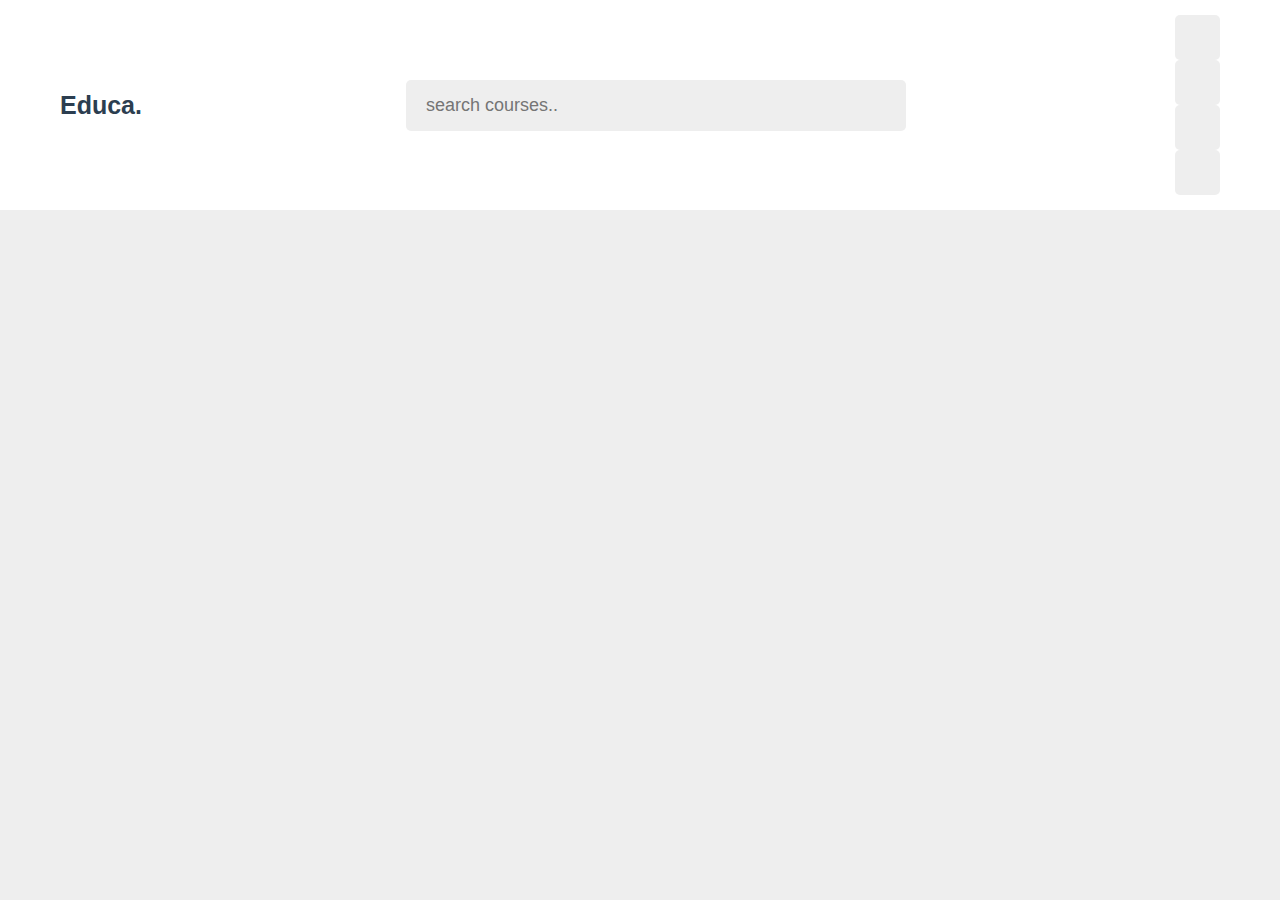
==== index.html @ a029862c "nav" ====
<!DOCTYPE html>
<html lang="en">
  <head>
    <meta charset="UTF-8" />
    <meta http-equiv="X-UA-Compatible" content="IE=edge" />
    <meta name="viewport" content="width=device-width, initial-scale=1.0" />
    <title>Home</title>
    <!-- font awesome cdn link -->
    <link
      rel="stylesheet"
      href="https://cdnjs.cloudflare.com/ajax/libs/font-awesome/6.2.1/css/all.min.css"
      integrity="sha512-MV7K8+y+gLIBoVD59lQIYicR65iaqukzvf/nwasF0nqhPay5w/9lJmVM2hMDcnK1OnMGCdVK+iQrJ7lzPJQd1w=="
      crossorigin="anonymous"
      referrerpolicy="no-referrer"
    />
    <!-- custom css file link -->
    <link rel="stylesheet" href="css/style.css" />
  </head>
  <body>
    <!-- header section start -->
    <header class="header">
      <section class="flex">
        <a href="index.html" class="logo">
        Educa.</a>
         <form action="" method="post" class="search-form">
            <input type="text" name="search_box" placeholder="search courses.." maxlength="100" required>
            <button type="submit" class="fas fa-search" name="search_box"></button>
         </form> 
            <div class="icons">
                 <div id="menu-btn" class="fas fa-bars"></div>
                 <div id="search-btn" class="fas fa-search"></div>
                 <div id="user-btn" class="fas fa-user"></div>
                 <div id="toggle-btn" class="fas fa-sun">
                   
                 </div>
            </div>
          
           


      </section>
    </header>
    <!-- header section end -->
    <!-- custom js file link   -->
    <script src="js/script.js"></script>
  </body>
</html>
---- css/style.css ----
@import url("https://fonts.googleapis.com/css2?family=Nunito+Sans:wght@200;300;400;600&display=swap");
:root {
  --main-color: #8e44ad;
  --red: #e74c3c;
  --orange: #f39c12;
  --white: #fff;
  --black: #2c3e50;
  --light-color: #888;
  --light-bg: #eee;
  --border: 1 rem solid rgba(0, 0, 0, 0.2);
}

* {
  font-family: "Nunito", sans-serif;
  margin: 0;
  padding: 0;
  box-sizing: border-box;
  outline: none;
  border: none;
  text-decoration: none;
}
*::selection {
  background-color: var(--main-color);
  color: #fff;
}
*::-webkit-scrollbar {
  height: 0.5rem;
  width: 1rem;
}
*::-webkit-scrollbar-track {
  background-color: transparent;
}
*::-webkit-scrollbar-thumb {
  background-color: var(--main-color);
}
html {
  font-size: 62.5%;
  overflow-x: hidden;
}
body {
  background-color: var(--light-bg);
}
section {
  padding: 2rem;
  max-width: 1200px;
  margin: 0 auto;
}
.header {
  background-color: var(--white);
  border-bottom: var(--border);
  position: sticky;
  top: 0;
  left: 0;
  right: 0;
  z-index: 1000;
}
.header .flex {
  padding: 1.5rem 2rem;
  position: relative;
  display: flex;
  align-items: center;
  justify-content: space-between;
}
.header .flex .logo {
  font-size: 2.5rem;
  color: var(--black);
  font-weight: bolder;
}
.header .flex .search-form {
  width: 50rem;
  border-radius: 0.5rem;
  display: flex;
  align-items: center;
  gap: 1.5rem;
  padding: 1.5rem 2rem;
  background-color: var(--light-bg);
}
.header .flex .search-form input {
  width: 100%;
  background: none;
  font-size: 1.8rem;
  color: var(--black);
}
.header .flex .search-form button {
  font-size: 2rem;
  color: var(--black);
  cursor: none;
  background: none;
}
.header .flex .search-form button:hover {
  color: var(--main-color);
}
.header .flex .icons div {
  font-size: 2rem;
  color: var(--black);
  border-radius: 0.5rem;
  height: 4.5rem;
  cursor: pointer;
  width: 4.5rem;
  line-height: 4.4rem;
  background-color: var(--light-bg);
  text-align: center;
  margin-left: 0.5rem;
}
.header .flex .icons div:hover {
  background-color: var(--black);
  color: var(--white);
}
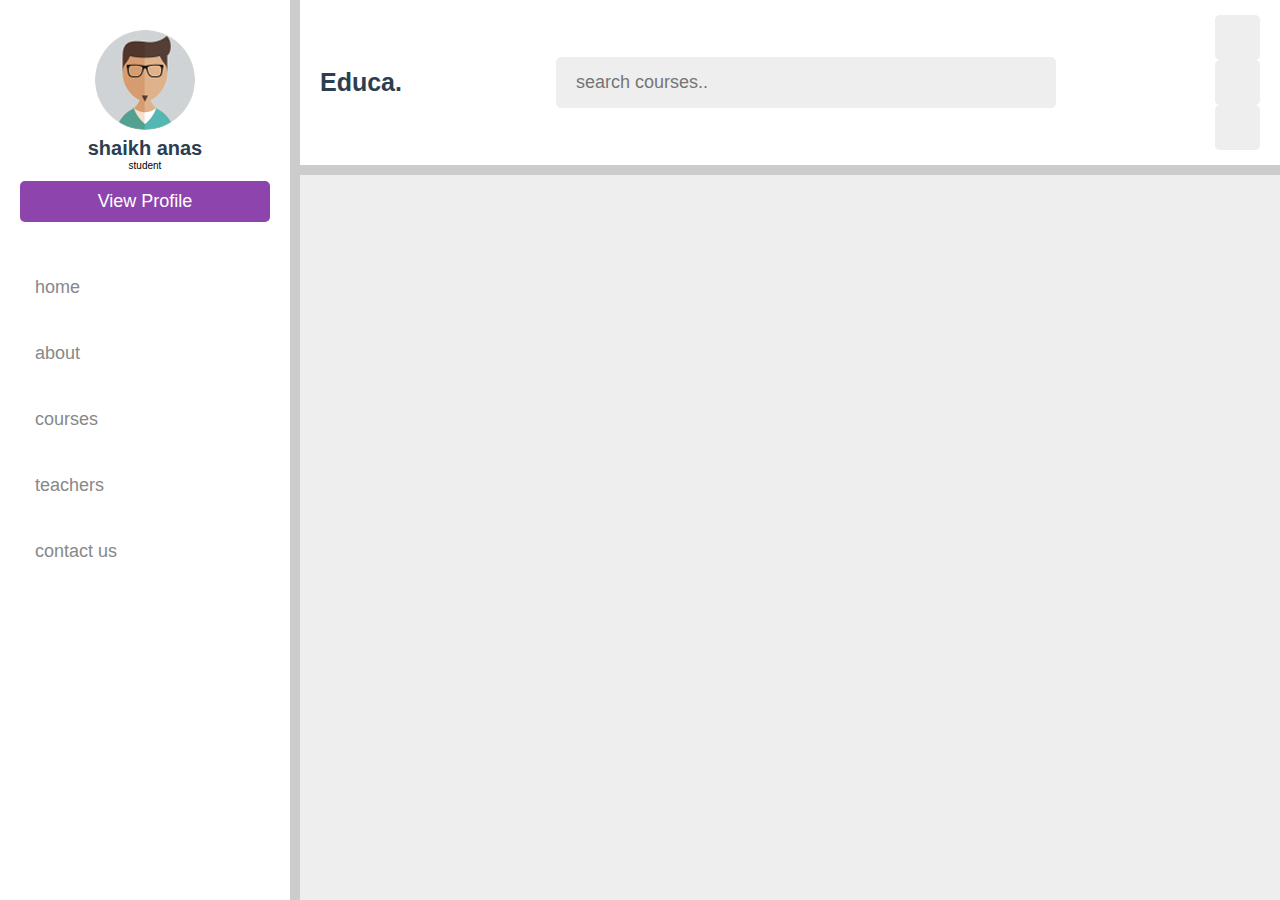
==== commit 741344f1: "sidebar" ====
--- a/index.html
+++ b/index.html
@@ -20,8 +20,8 @@
     <!-- header section start -->
     <header class="header">
       <section class="flex">
-        <a href="index.html" class="logo">
-        Educa.</a>
+          <a href="index.html" class="logo">
+           Educa.</a>
          <form action="" method="post" class="search-form">
             <input type="text" name="search_box" placeholder="search courses.." maxlength="100" required>
             <button type="submit" class="fas fa-search" name="search_box"></button>
@@ -34,13 +34,50 @@
                    
                  </div>
             </div>
-          
-           
+           <div class="profile">
+            <img src="images/pic-1.jpg" alt="">
+            <h3>Shaikh anas</h3>
+            <span>Student</span>
+            <a href="profile.html" class="btn">view profile</a>
+            <div class="flex-btn">
+                <a href="login.html" class="option-btn">login</a>
+                <a href="register.html" class="option-btn">register</a>
+
+            </div>
+
+           </div>
+        </section>
+    </header>
+    <!-- header section end -->
+     <!-- sidebar start -->
+        <div class="side-bar">
+            <div id="close-btn">
+                <i class="fas fa-times"></i>
+            </div>
+
+            <div class="profile">
+                <img src="images/pic-1.jpg" class="image" alt="">
+                <h3 class="name">shaikh anas</h3>
+                <p class="role">student</p>
+                <a href="profile.html" class="btn">view profile</a>
+            </div>
+
+            <nav class="navbar">
+                <a href="home.html"><i class="fas fa-home"></i><span>home</span></a>
+                <a href="about.html"><i class="fas fa-question"></i><span>about</span></a>
+                <a href="courses.html"><i class="fas fa-graduation-cap"></i><span>courses</span></a>
+                <a href="teachers.html"><i class="fas fa-chalkboard-user"></i><span>teachers</span></a>
+                <a href="contact.html"><i class="fas fa-headset"></i><span>contact us</span></a>
+            </nav>
+
+        </div
 
 
-      </section>
-    </header>
-    <!-- header section end -->
+
+
+
+
+     <!-- sidebar end -->
     <!-- custom js file link   -->
     <script src="js/script.js"></script>
   </body>
--- a/css/style.css
+++ b/css/style.css
@@ -7,7 +7,7 @@
   --black: #2c3e50;
   --light-color: #888;
   --light-bg: #eee;
-  --border: 1 rem solid rgba(0, 0, 0, 0.2);
+  --border: 1rem solid rgba(0, 0, 0, .2);
 }
 
 * {
@@ -39,11 +39,47 @@
 }
 body {
   background-color: var(--light-bg);
+  padding-left: 30rem;
 }
 section {
   padding: 2rem;
   max-width: 1200px;
   margin: 0 auto;
+}
+.btn,.option-btn,.delete-btn,.inline-btn,.inline-option-btn,.inline-delete-btn{
+  border-radius: .5rem;
+  padding: 1rem 3rem;
+  font-size: 1.8rem;
+  color:#fff;
+  margin-top: 1rem;
+  text-transform: capitalize;
+  cursor: pointer;
+  text-align: center;
+}
+.btn,.option-btn,.delete-btn{
+    display: block;
+    width:100%;
+
+}
+.inline-btn,.inline-option-btn,.inline-delete-btn{
+    display: inline-block;
+}
+.btn,.inline-btn{
+    background-color: var(--main-color);
+}
+.option-btn,.inline-option-btn{
+    background-color: var(--orange);
+}
+.delete-btn,.inline-delete-btn{
+    background-color: var(--red);
+}
+.btn:hover,.option-btn:hover,.delete-btn:hover,.inline-btn:hover,.inline-option-btn:hover,.inline-delete-btn:hover{
+    background-color: var(--black);
+    color: var(--white);
+}
+.flex-btn{
+    display: flex;
+    gap:1rem;
 }
 .header {
   background-color: var(--white);
@@ -106,3 +142,142 @@
   background-color: var(--black);
   color: var(--white);
 }
+#search-btn{
+    display: none;
+}
+.header .flex .profile{
+    position: absolute;
+    top:120%;
+    right: 2rem;
+    background-color: var(--white);
+    border-radius: .5rem;
+    padding: 2rem;
+    text-align: center;
+    width: 30rem;
+    transform: scale(0);
+    transform-origin: top right;
+    transition: .2s linear;
+}
+.header .flex .profile.active{
+    transform: scale(1);
+}
+.header .flex .profile img{
+    height: 10rem;
+    width: 10rem;
+    border-radius: 50%;
+    object-fit: cover;
+    margin-bottom: .5rem;
+}
+.header .flex .profile h3{
+    font-size: 2rem;
+    color: var(--black);
+
+}
+.header .flex .profile span{
+    color: var(--light-color);
+    font-size: 1.5rem;
+}
+.side-bar{
+    position: fixed;
+    top: 0;
+    left: 0;
+    height: 100vh;
+    width: 30rem;
+    background-color: var(--white);
+    border-right: var(--border);
+}
+.side-bar .profile{
+    padding: 3rem 2rem;
+    text-align: center;
+}
+.side-bar .profile img{
+     height: 10rem;
+    width: 10rem;
+    border-radius: 50%;
+    object-fit: cover;
+    margin-bottom: .5rem;
+}
+.side-bar .profile h3{
+    font-size: 2rem;
+    color: var(--black);
+}
+.side-bar .profile span{
+    color: var(--light-color);
+    font-size: 1.6rem;
+}
+.side-bar .navbar a{
+    display: block;
+    padding: 2rem;
+    margin: .5rem 0;
+    font-size: 1.8rem;
+
+}
+.side-bar .navbar a i{
+   color: var(--main-color); 
+   margin-right: 1.5rem;
+   transition: .2s linear;
+}
+.side-bar .navbar a span{
+    color: var(--light-color);
+
+}
+.side-bar .navbar a:hover{
+    background-color: var(--light-bg);
+
+}
+.side-bar .navbar a:hover i{
+    margin-right: 2.5rem;
+}
+
+
+
+
+
+
+
+
+
+
+
+
+
+
+
+
+
+
+
+
+@media (max-width:991px){
+    html{
+        font-size: 55%;
+    }
+}
+
+@media (max-width:768px){
+    #search-btn{
+        display: inline-block;
+    }
+    .header .flex .search-form{
+        position: absolute;
+        top: 99%;
+        left: .5rem;
+        right: .5rem;
+        width: auto;
+        border-top: var(--border);
+        border-bottom: var(--border);
+        background-color: var(--white);
+        border-radius: 10px;
+        clip-path: polygon(0 0, 100% 0,100% 0,0 0);
+        transition: .2s linear;
+    }
+    .header .flex .search-form.active{
+        clip-path: polygon(0 0,100% 0,100% 100%, 0 100%);
+    }
+}
+
+@media (max-width:450px){
+    html{
+        font-size: 50%;
+    }
+}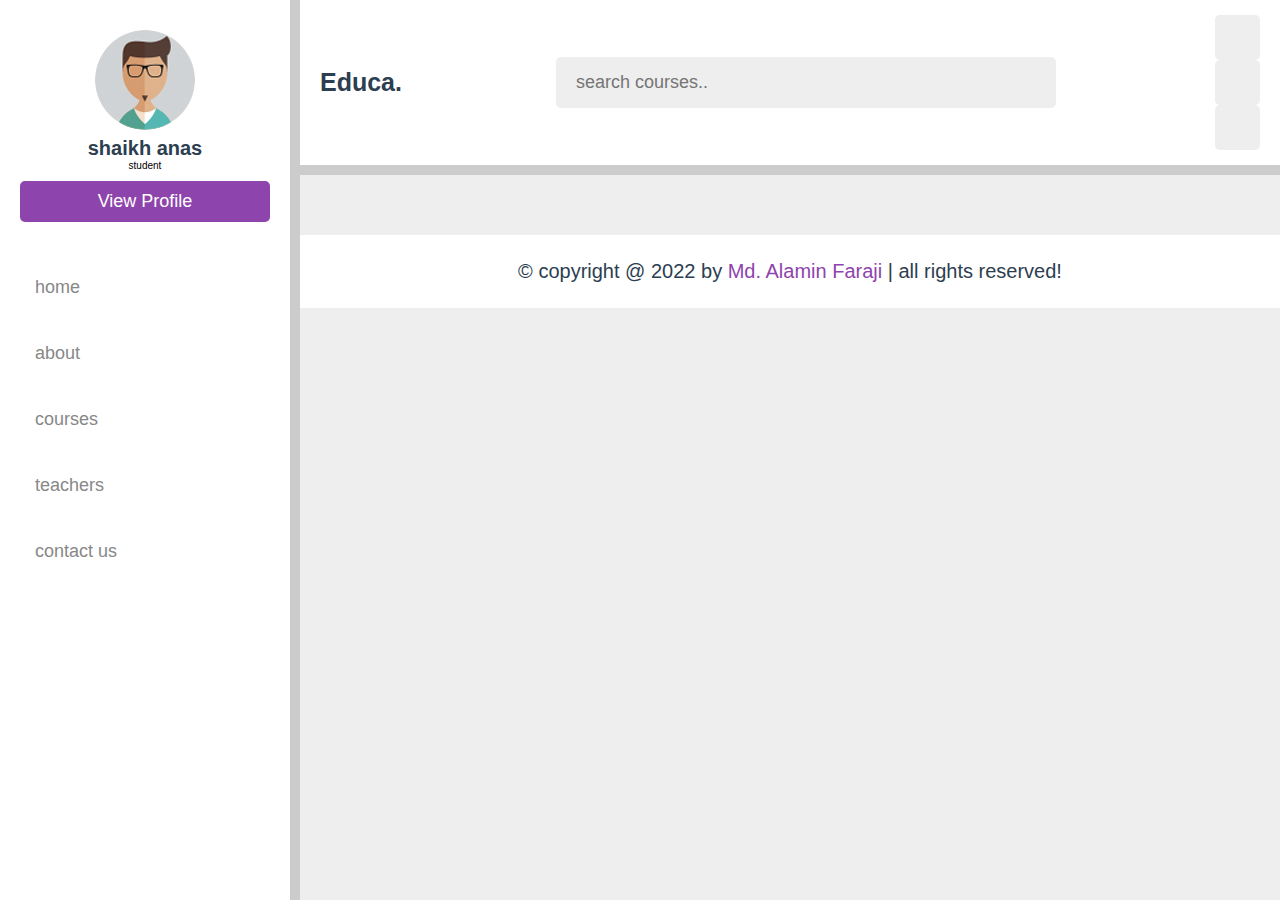
==== commit 601d11d8: "quick" ====
--- a/index.html
+++ b/index.html
@@ -20,64 +20,81 @@
     <!-- header section start -->
     <header class="header">
       <section class="flex">
-          <a href="index.html" class="logo">
-           Educa.</a>
-         <form action="" method="post" class="search-form">
-            <input type="text" name="search_box" placeholder="search courses.." maxlength="100" required>
-            <button type="submit" class="fas fa-search" name="search_box"></button>
-         </form> 
-            <div class="icons">
-                 <div id="menu-btn" class="fas fa-bars"></div>
-                 <div id="search-btn" class="fas fa-search"></div>
-                 <div id="user-btn" class="fas fa-user"></div>
-                 <div id="toggle-btn" class="fas fa-sun">
-                   
-                 </div>
-            </div>
-           <div class="profile">
-            <img src="images/pic-1.jpg" alt="">
-            <h3>Shaikh anas</h3>
-            <span>Student</span>
-            <a href="profile.html" class="btn">view profile</a>
-            <div class="flex-btn">
-                <a href="login.html" class="option-btn">login</a>
-                <a href="register.html" class="option-btn">register</a>
-
-            </div>
-
-           </div>
-        </section>
+        <a href="index.html" class="logo"> Educa.</a>
+        <form action="" method="post" class="search-form">
+          <input
+            type="text"
+            name="search_box"
+            placeholder="search courses.."
+            maxlength="100"
+            required
+          />
+          <button
+            type="submit"
+            class="fas fa-search"
+            name="search_box"
+          ></button>
+        </form>
+        <div class="icons">
+          <div id="menu-btn" class="fas fa-bars"></div>
+          <div id="search-btn" class="fas fa-search"></div>
+          <div id="user-btn" class="fas fa-user"></div>
+          <div id="toggle-btn" class="fas fa-sun"></div>
+        </div>
+        <div class="profile">
+          <img src="images/pic-1.jpg" alt="" />
+          <h3>Shaikh anas</h3>
+          <span>Student</span>
+          <a href="profile.html" class="btn">view profile</a>
+          <div class="flex-btn">
+            <a href="login.html" class="option-btn">login</a>
+            <a href="register.html" class="option-btn">register</a>
+          </div>
+        </div>
+      </section>
     </header>
     <!-- header section end -->
-     <!-- sidebar start -->
-        <div class="side-bar">
-            <div id="close-btn">
-                <i class="fas fa-times"></i>
-            </div>
+    <!-- sidebar start -->
+    <div class="side-bar">
+      <div class="close-side-bar">
+        <i class="fas fa-times"></i>
+      </div>
 
-            <div class="profile">
-                <img src="images/pic-1.jpg" class="image" alt="">
-                <h3 class="name">shaikh anas</h3>
-                <p class="role">student</p>
-                <a href="profile.html" class="btn">view profile</a>
-            </div>
+      <div class="profile">
+        <img src="images/pic-1.jpg" class="image" alt="" />
+        <h3 class="name">shaikh anas</h3>
+        <p class="role">student</p>
+        <a href="profile.html" class="btn">view profile</a>
+      </div>
 
-            <nav class="navbar">
-                <a href="home.html"><i class="fas fa-home"></i><span>home</span></a>
-                <a href="about.html"><i class="fas fa-question"></i><span>about</span></a>
-                <a href="courses.html"><i class="fas fa-graduation-cap"></i><span>courses</span></a>
-                <a href="teachers.html"><i class="fas fa-chalkboard-user"></i><span>teachers</span></a>
-                <a href="contact.html"><i class="fas fa-headset"></i><span>contact us</span></a>
-            </nav>
-
-        </div
-
-
-
-
-
-
-     <!-- sidebar end -->
+      <nav class="navbar">
+        <a href="home.html"><i class="fas fa-home"></i><span>home</span></a>
+        <a href="about.html"
+          ><i class="fas fa-question"></i><span>about</span></a
+        >
+        <a href="courses.html"
+          ><i class="fas fa-graduation-cap"></i><span>courses</span></a
+        >
+        <a href="teachers.html"
+          ><i class="fas fa-chalkboard-user"></i><span>teachers</span></a
+        >
+        <a href="contact.html"
+          ><i class="fas fa-headset"></i><span>contact us</span></a
+        >
+      </nav>
+    </div>
+    <!-- sidebar section end -->
+    <!-- quick select section starts -->
+    <section>
+        
+    </section>
+    <!-- quick select section ends -->
+    <!-- footer section start -->
+    <footer class="footer">
+      &copy; copyright @ 2022 by <span>Md. Alamin Faraji</span> | all rights
+      reserved!
+    </footer>
+    <!-- footer section end -->
     <!-- custom js file link   -->
     <script src="js/script.js"></script>
   </body>
--- a/css/style.css
+++ b/css/style.css
@@ -40,6 +40,9 @@
 body {
   background-color: var(--light-bg);
   padding-left: 30rem;
+}
+body.active{
+    padding-left: 0;
 }
 section {
   padding: 2rem;
@@ -185,6 +188,28 @@
     width: 30rem;
     background-color: var(--white);
     border-right: var(--border);
+    z-index: 1200;
+}
+.side-bar .close-side-bar{
+    text-align: right;
+    padding:2rem;
+    padding-bottom: 0;
+    display: none;
+
+}
+.side-bar .close-side-bar i{
+    height: 4.5rem;
+    width: 4.5rem;
+    line-height: 4.4rem;
+    font-size: 2rem;
+    color:#fff;
+    cursor: pointer;
+    background-color: var(--red);
+    text-align: center;
+    border-radius: .5rem;
+}
+.side-bar .close-side-bar i:hover{
+    background-color: var(--black);
 }
 .side-bar .profile{
     padding: 3rem 2rem;
@@ -230,22 +255,56 @@
 }
 
 
-
-
-
-
-
-
-
-
-
-
-
-
-
-
-
-
+.side-bar.active{
+    left: -31rem;
+}
+.footer{
+    position: sticky;
+    bottom: 0; right: 0;left: 0;
+    background-color: var(--white);
+    padding: 2.5rem 2rem;
+    text-align: center;
+    color: var(--black);
+    font-size: 2rem;
+    margin-top: 2rem;
+    z-index: 1000;
+}
+.footer span{
+    color: var(--main-color);
+}
+
+
+
+
+
+
+
+
+
+
+
+
+
+
+
+
+
+@media(max-width:1200px){
+    body{
+        padding-left: 0;
+    }
+    .side-bar{
+        transition: .2s linear;
+        left: -30rem;
+    }
+    .side-bar.active{
+        left: 0;
+        box-shadow: 0 0 0 100vw rgba(0, 0, 0, .7);
+    }
+    .side-bar .close-side-bar{
+        display:block;
+    }
+}
 
 
 @media (max-width:991px){
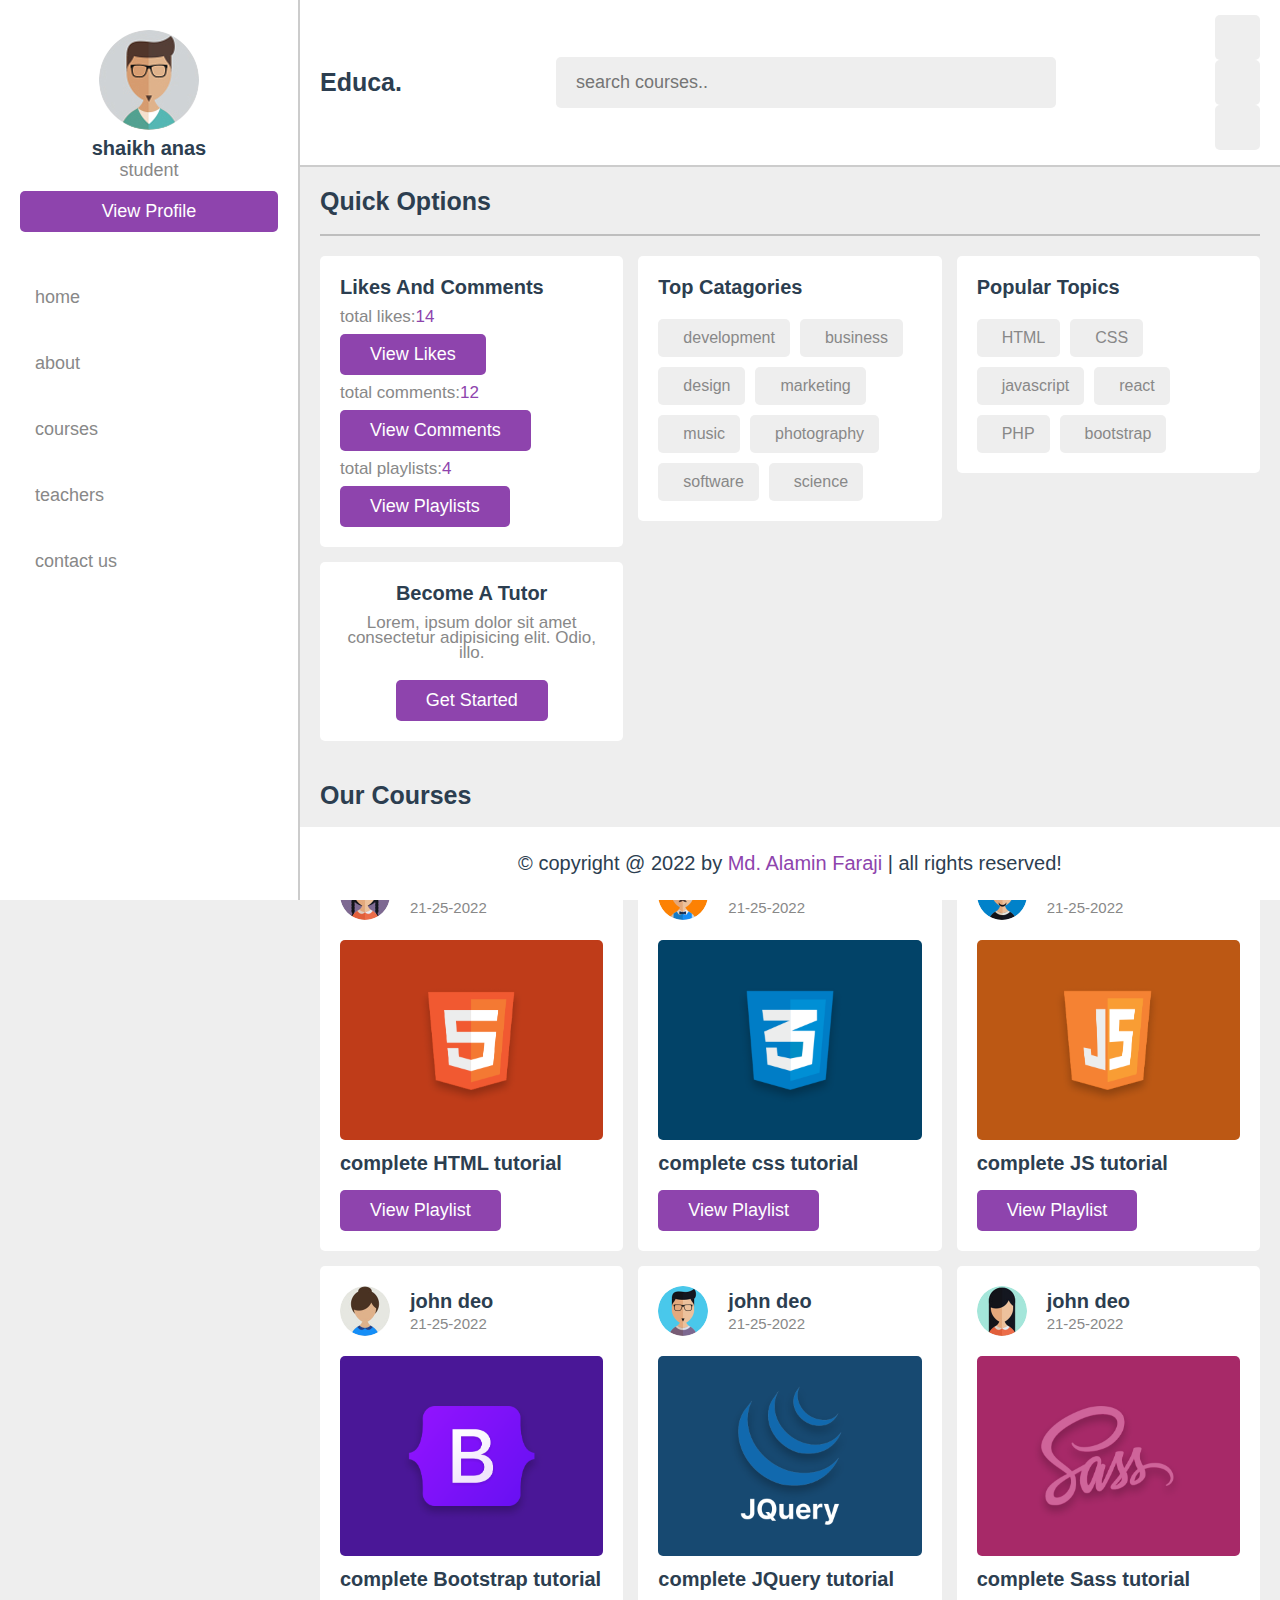
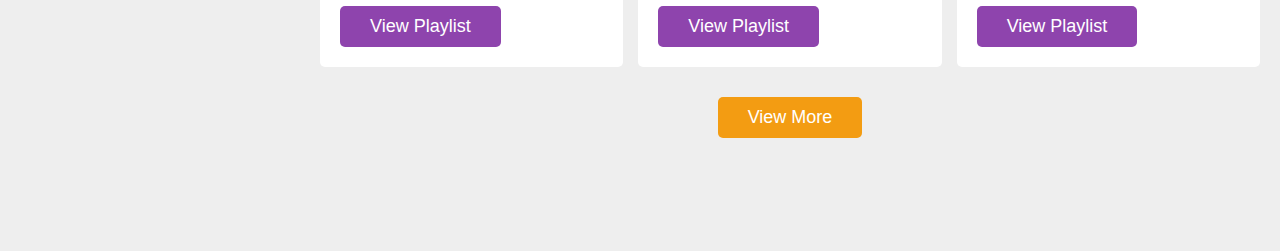
==== commit b7fc2f31: "index complete" ====
--- a/index.html
+++ b/index.html
@@ -68,7 +68,7 @@
       </div>
 
       <nav class="navbar">
-        <a href="home.html"><i class="fas fa-home"></i><span>home</span></a>
+        <a href="index.html"><i class="fas fa-home"></i><span>home</span></a>
         <a href="about.html"
           ><i class="fas fa-question"></i><span>about</span></a
         >
@@ -85,10 +85,149 @@
     </div>
     <!-- sidebar section end -->
     <!-- quick select section starts -->
-    <section>
-        
+    <section class="quick-select">
+      <h1 class="heading">quick options</h1>
+      <div class="box-container">
+        <div class="box">
+          <h3 class="title">Likes And Comments</h3>
+          <p>total likes:<span>14</span></p>
+          <a href="#" class="inline-btn">View Likes</a>
+          <p>total comments:<span>12</span></p>
+          <a href="#" class="inline-btn">View Comments</a>
+          <p>total playlists:<span>4</span></p>
+          <a href="#" class="inline-btn">View Playlists</a>
+        </div>
+
+        <div class="box">
+          <h3 class="title">Top Catagories</h3>
+          <div class="flex">
+            <a href="#"><i class="fas fa-code"></i><span>development</span></a>
+            <a href="#"
+              ><i class="fas fa-chart-simple"></i><span>business</span></a
+            >
+            <a href="#"><i class="fas fa-pen"></i><span>design</span></a>
+            <a href="#"
+              ><i class="fas fa-chart-line"></i><span>marketing</span></a
+            >
+            <a href="#"><i class="fas fa-music"></i><span>music</span></a>
+            <a href="#"
+              ><i class="fas fa-camera"></i><span>photography</span></a
+            >
+            <a href="#"><i class="fas fa-cog"></i><span>software</span></a>
+            <a href="#"><i class="fas fa-vial"></i><span>science</span></a>
+          </div>
+        </div>
+
+        <div class="box">
+          <h3 class="title">Popular Topics</h3>
+          <div class="flex">
+            <a href="#"><i class="fab fa-html5"></i><span>HTML</span></a>
+            <a href="#"><i class="fab fa-css3"></i><span>CSS</span></a>
+            <a href="#"><i class="fab fa-js"></i><span>javascript</span></a>
+            <a href="#"><i class="fab fa-react"></i><span>react</span></a>
+            <a href="#"><i class="fab fa-php"></i><span>PHP</span></a>
+            <a href="#"
+              ><i class="fab fa-bootstrap"></i><span>bootstrap</span></a
+            >
+          </div>
+        </div>
+
+        <div class="box tutor">
+          <h3 class="title">Become A Tutor</h3>
+          <p>
+            Lorem, ipsum dolor sit amet consectetur adipisicing elit. Odio,
+            illo.
+          </p>
+          <a href="register.html" class="inline-btn">Get Started</a>
+        </div>
+      </div>
     </section>
     <!-- quick select section ends -->
+    <!-- courses section starts -->
+    <section class="courses">
+      <h1 class="heading">our courses</h1>
+      <div class="box-container">
+        <div class="box">
+          <div class="tutor">
+            <img src="images/pic-2.jpg" alt="" />
+            <div>
+              <h3>john deo</h3>
+              <span>21-25-2022</span>
+            </div>
+          </div>
+          <img src="images/thumb-1.png" class="thumb" alt="" />
+          <h3 class="title">complete HTML tutorial</h3>
+          <a href="playlist.html" class="inline-btn">view playlist</a>
+        </div>
+        <div class="box">
+          <div class="tutor">
+            <img src="images/pic-3.jpg" alt="" />
+            <div>
+              <h3>john deo</h3>
+              <span>21-25-2022</span>
+            </div>
+          </div>
+          <img src="images/thumb-2.png" class="thumb" alt="" />
+          <h3 class="title">complete css tutorial</h3>
+          <a href="playlist.html" class="inline-btn">view playlist</a>
+        </div>
+        <div class="box">
+          <div class="tutor">
+            <img src="images/pic-4.jpg" alt="" />
+            <div>
+              <h3>john deo</h3>
+              <span>21-25-2022</span>
+            </div>
+          </div>
+          <img src="images/thumb-3.png" class="thumb" alt="" />
+          <h3 class="title">complete JS tutorial</h3>
+          <a href="playlist.html" class="inline-btn">view playlist</a>
+        </div>
+        <div class="box">
+          <div class="tutor">
+            <img src="images/pic-5.jpg" alt="" />
+            <div>
+              <h3>john deo</h3>
+              <span>21-25-2022</span>
+            </div>
+          </div>
+          <img src="images/thumb-4.png" class="thumb" alt="" />
+          <h3 class="title">complete Bootstrap tutorial</h3>
+          <a href="playlist.html" class="inline-btn">view playlist</a>
+        </div>
+        <div class="box">
+          <div class="tutor">
+            <img src="images/pic-6.jpg" alt="" />
+            <div>
+              <h3>john deo</h3>
+              <span>21-25-2022</span>
+            </div>
+          </div>
+          <img src="images/thumb-5.png" class="thumb" alt="" />
+          <h3 class="title">complete JQuery tutorial</h3>
+          <a href="playlist.html" class="inline-btn">view playlist</a>
+        </div>
+        <div class="box">
+          <div class="tutor">
+            <img src="images/pic-7.jpg" alt="" />
+            <div>
+              <h3>john deo</h3>
+              <span>21-25-2022</span>
+            </div>
+          </div>
+          <img src="images/thumb-6.png" class="thumb" alt="" />
+          <h3 class="title">complete Sass tutorial</h3>
+          <a href="playlist.html" class="inline-btn">view playlist</a>
+        </div>
+      </div>
+
+      <div class="more-btn">
+        <a href="courses.html" class="inline-option-btn">View More</a>
+      </div>
+    </section>
+
+    <!-- courses section ends -->
+
     <!-- footer section start -->
     <footer class="footer">
       &copy; copyright @ 2022 by <span>Md. Alamin Faraji</span> | all rights
--- a/css/style.css
+++ b/css/style.css
@@ -7,7 +7,7 @@
   --black: #2c3e50;
   --light-color: #888;
   --light-bg: #eee;
-  --border: 1rem solid rgba(0, 0, 0, .2);
+  --border: .2rem solid rgba(0, 0, 0, .2);
 }
 
 * {
@@ -41,6 +41,14 @@
   background-color: var(--light-bg);
   padding-left: 30rem;
 }
+body.dark{
+      --white: #222;
+  --black: #fff;
+  --light-color: #aaa;
+  --light-bg: #333;
+  --border: .2rem solid rgba(255, 255, 255, .2);
+}
+
 body.active{
     padding-left: 0;
 }
@@ -83,6 +91,14 @@
 .flex-btn{
     display: flex;
     gap:1rem;
+}
+.heading{
+    padding-bottom: 1.8rem;
+    border-bottom: var(--border);
+    font-size: 2.5rem;
+    color: var(--black);
+    text-transform: capitalize;
+    margin-bottom: 2rem;
 }
 .header {
   background-color: var(--white);
@@ -226,9 +242,9 @@
     font-size: 2rem;
     color: var(--black);
 }
-.side-bar .profile span{
+.side-bar .profile p{
     color: var(--light-color);
-    font-size: 1.6rem;
+    font-size: 1.8rem;
 }
 .side-bar .navbar a{
     display: block;
@@ -258,6 +274,121 @@
 .side-bar.active{
     left: -31rem;
 }
+.quick-select .box-container{
+    display: grid;
+    grid-template-columns: repeat(auto-fit, minmax(27.5rem, 1fr));
+    gap:1.5rem;
+    align-items:flex-start;
+    justify-content: center;
+
+}
+.quick-select .box-container .box{
+    background-color: var(--white);
+    padding: 2rem;
+    border-radius: .5rem;
+}
+.quick-select .box-container .box .title{
+    font-size: 2rem;
+    color: var(--black);
+
+}
+.quick-select .box-container .box p{
+    line-height: 1.5rem;
+    padding-top: 1rem;
+    color:var(--light-color);
+    font-size: 1.7rem;
+}
+.quick-select .box-container .box p span{
+    color: var(--main-color);
+}
+.quick-select .box-container .tutor{
+    text-align: center;
+}
+.quick-select .box-container .tutor p{
+    padding-bottom: 1rem;
+}
+
+.quick-select .box-container .box .flex{
+    display: flex;
+    flex-wrap: wrap;
+    gap:1rem;
+    padding-top:2rem;
+}
+.quick-select .box-container .box .flex a{
+    padding: 1rem 1.5rem;
+    border-radius: .5rem;
+    font-size: 1.6rem;
+    
+    background-color: var(--light-bg);
+}
+.quick-select .box-container .box .flex a i{
+  margin-right: 1rem;
+  color: var(--black);
+}
+.quick-select .box-container .box .flex a span{
+color:var(--light-color);
+}
+.quick-select .box-container .box .flex a:hover{
+    background-color: var(--black);
+}
+.quick-select .box-container .box .flex a:hover i{
+    color:var(--white);
+}
+.quick-select .box-container .box .flex a:hover span{
+    color:var(--white);
+}
+
+.courses .box-container{
+     display: grid;
+    grid-template-columns: repeat(auto-fit, minmax(30rem, 1fr));
+    gap:1.5rem;
+    align-items:flex-start;
+    justify-content: center;
+}
+.courses .box-container .box{
+     background-color: var(--white);
+    padding: 2rem;
+    border-radius: .5rem;
+}
+.courses .box-container .box .tutor{
+    margin-bottom:2rem;
+    display: flex;
+    align-items: center;
+    gap:2rem;
+}
+.courses .box-container .box .tutor img{
+    width: 5rem;
+    height: 5rem;
+    border-radius: 50%;
+    object-fit: cover;
+}
+.courses .box-container .box .tutor h3{
+    font-size: 2rem;
+    color: var(--black);
+    margin-bottom: .2rem;
+}
+
+.courses .box-container .box .tutor span{
+    font-size: 1.5rem;
+    color:var(--light-color)
+}
+.courses .box-container .box .title{
+    font-size: 2rem;
+    color: var(--black);
+    margin-top: .5rem;
+    padding: .5rem 0;
+}
+.courses .box-container .box .thumb{
+    width: 100%;
+    height: 20rem;
+    border-radius: .5rem;
+    object-fit: cover;
+}
+.courses .more-btn{
+    margin-top:2rem;
+    text-align: center;
+}
+
 .footer{
     position: sticky;
     bottom: 0; right: 0;left: 0;
@@ -339,4 +470,11 @@
     html{
         font-size: 50%;
     }
+    .heading{
+        font-size: 2.5rem;
+    }
+    .flex-btn{
+        flex-flow: column;
+        gap:0
+    }
 }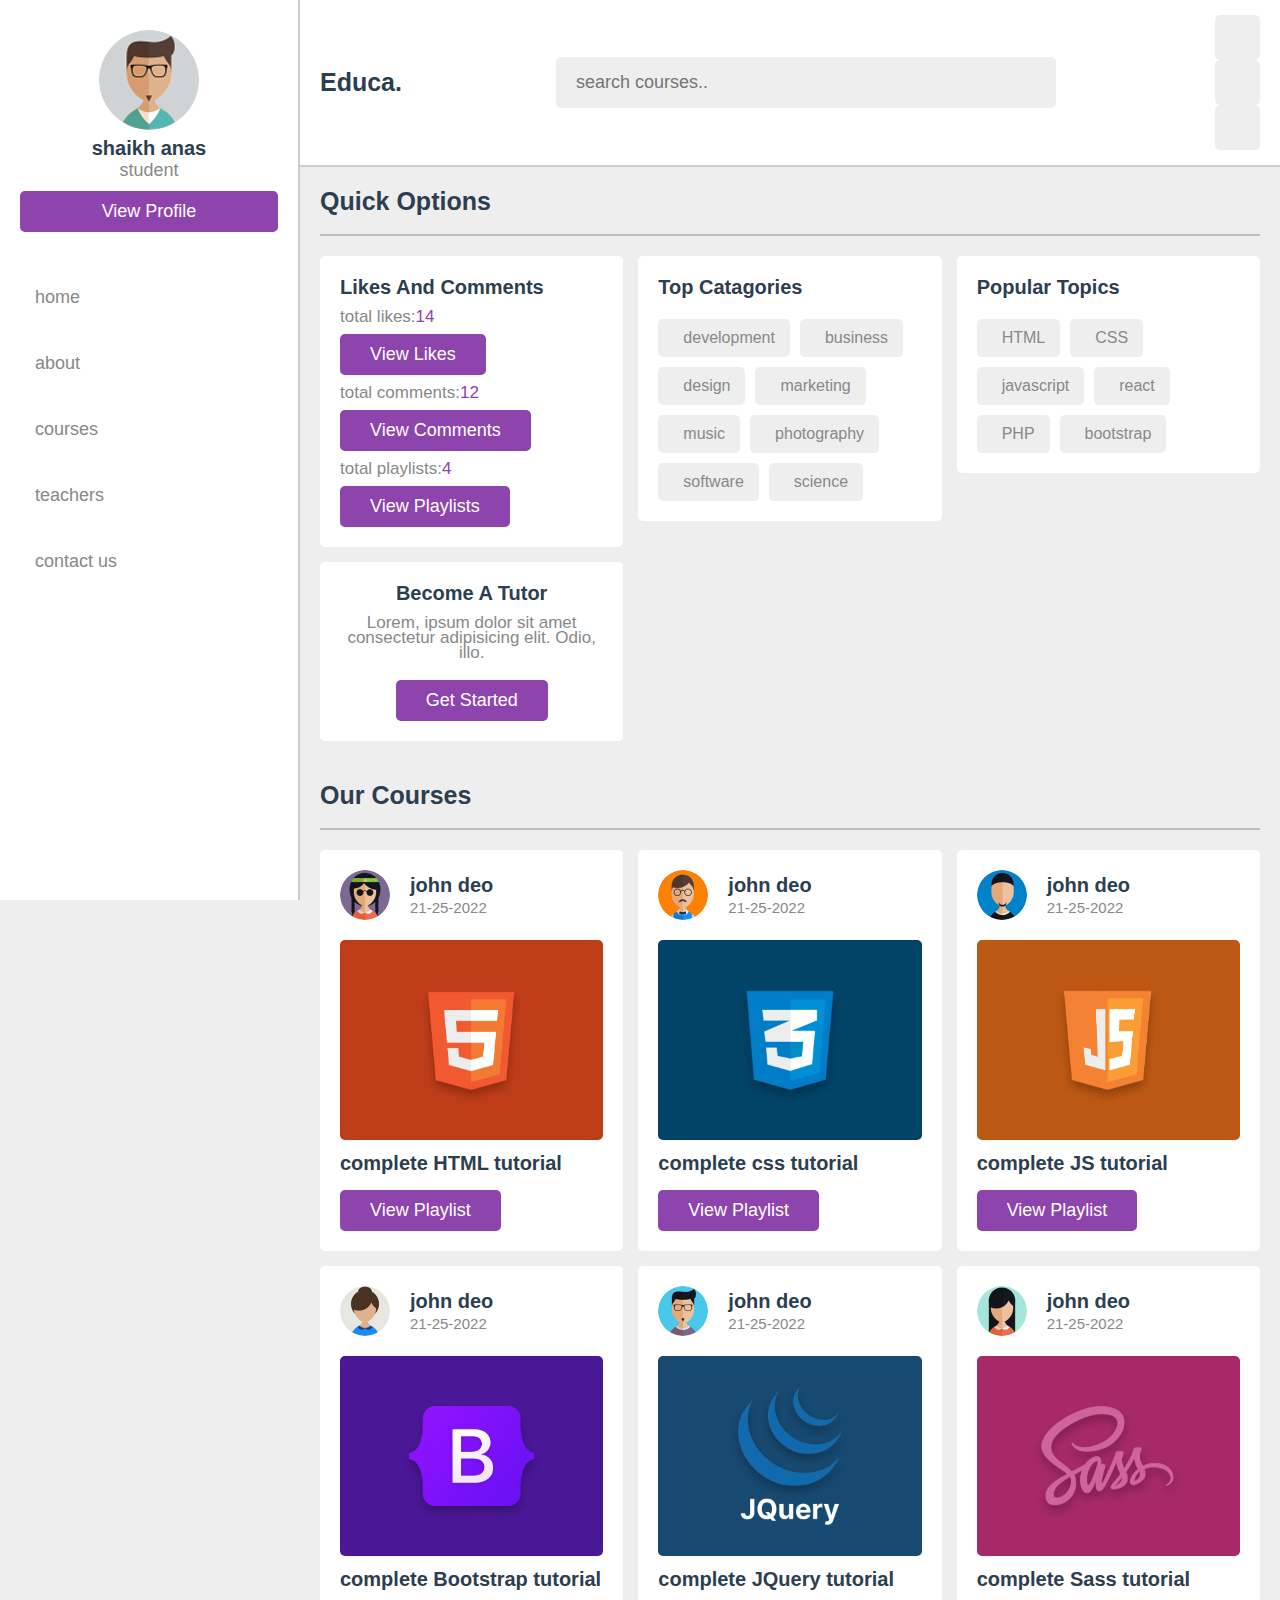
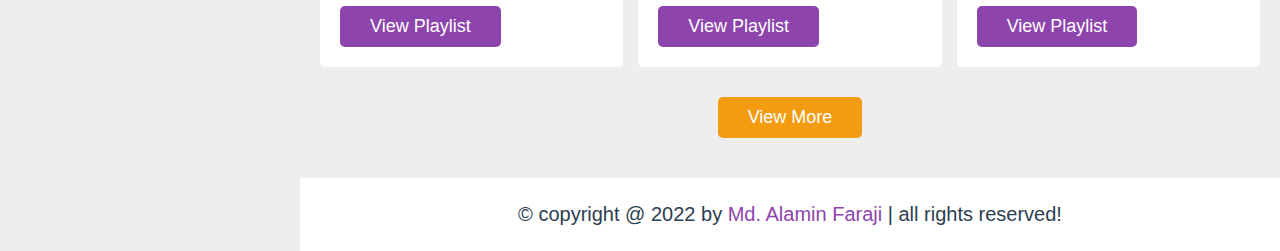
==== commit 22e98eaa: "home" ====
--- a/index.html
+++ b/index.html
@@ -13,6 +13,7 @@
       crossorigin="anonymous"
       referrerpolicy="no-referrer"
     />
+    <!-- bootstrap cdn link -->
     <!-- custom css file link -->
     <link rel="stylesheet" href="css/style.css" />
   </head>
@@ -234,6 +235,7 @@
       reserved!
     </footer>
     <!-- footer section end -->
+    <!-- bootstrap js link -->
     <!-- custom js file link   -->
     <script src="js/script.js"></script>
   </body>
--- a/css/style.css
+++ b/css/style.css
@@ -390,7 +390,7 @@
 }
 
 .footer{
-    position: sticky;
+    
     bottom: 0; right: 0;left: 0;
     background-color: var(--white);
     padding: 2.5rem 2rem;
